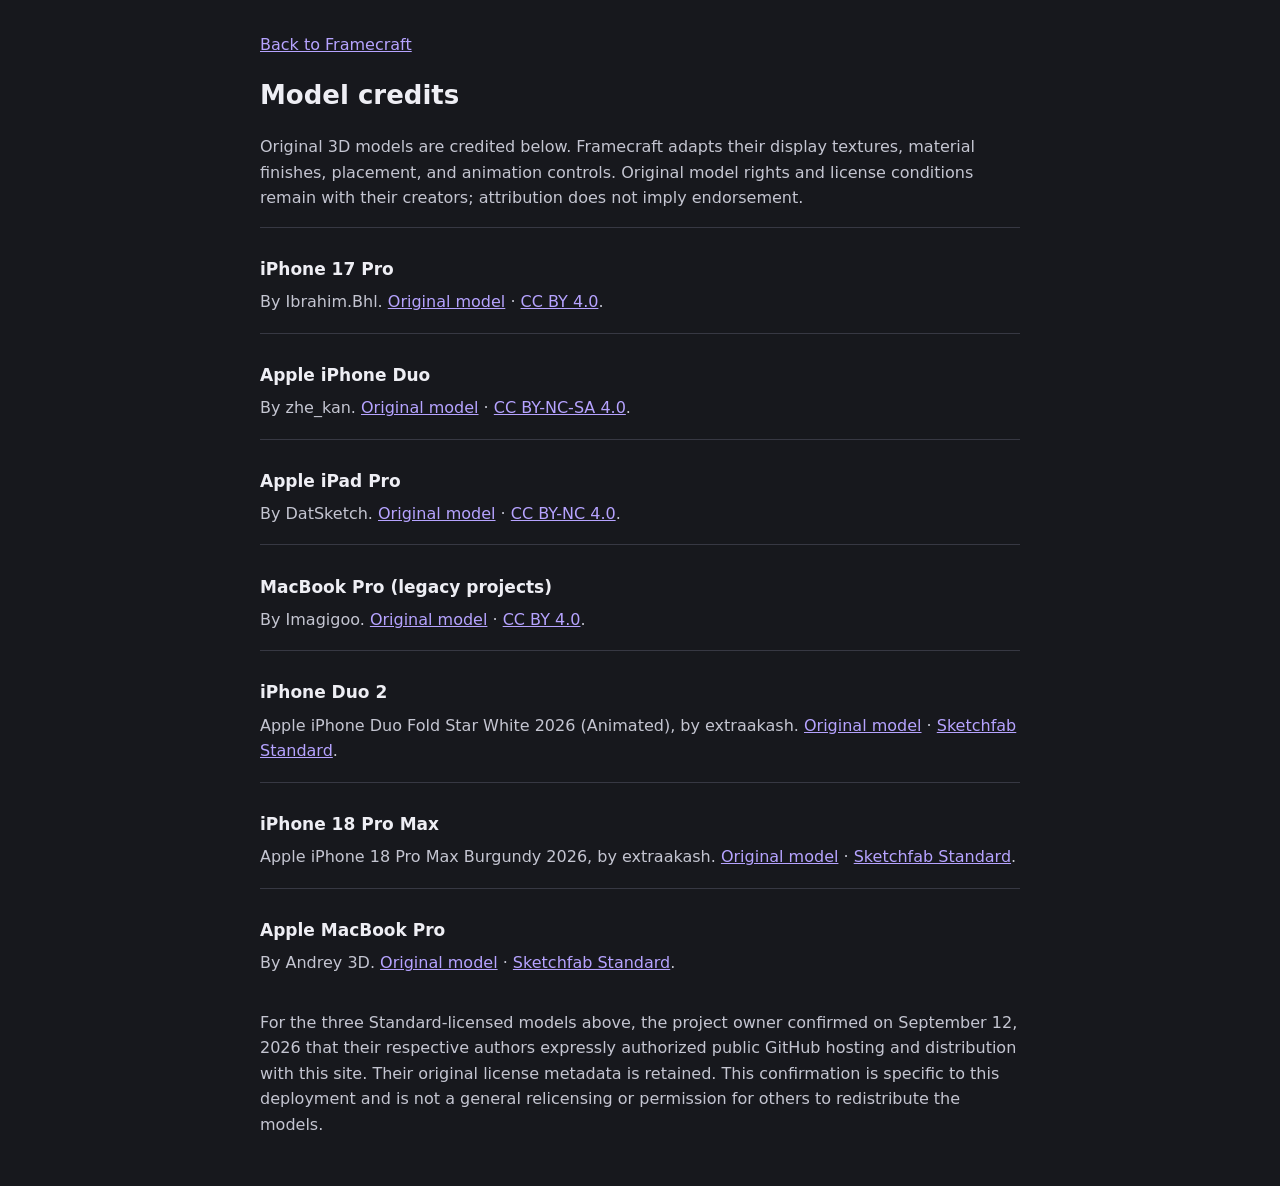
==== device-credits.html @ b68b746a "Add animated Duo and shared project device controls Use one mockup across all shots, preserve shot-l" ====
<!doctype html>
<html lang="en">
<head>
  <meta charset="utf-8">
  <meta name="viewport" content="width=device-width,initial-scale=1">
  <title>Model credits - Framecraft</title>
  <style>
    :root { color-scheme: dark; font-family: system-ui, sans-serif; background: #17181d; color: #eeeef4; }
    body { max-width: 760px; margin: auto; padding: 32px 20px; line-height: 1.6; }
    h1 { font-size: 26px; } h2 { font-size: 17px; margin-bottom: 6px; }
    a { color: #b6a3ff; } a:focus-visible { outline: 2px solid #b6a3ff; outline-offset: 4px; }
    section { padding: 14px 0; border-top: 1px solid #373843; }
    p { color: #c4c5d1; } section p { margin: 4px 0; }
  </style>
</head>
<body>
  <main>
    <a href="./">Back to Framecraft</a>
    <h1>Model credits</h1>
    <p>Original 3D models are credited below. Framecraft adapts their display textures,
      material finishes, placement, and animation controls. Original model rights and
      license conditions remain with their creators; attribution does not imply endorsement.</p>
    <section>
      <h2>iPhone 17 Pro</h2>
      <p>By Ibrahim.Bhl.
        <a href="https://sketchfab.com/3d-models/iphone-17-pro-4aeeeb41f9d14f96bb3f2589edc3edac">Original model</a>
        &middot; <a href="https://creativecommons.org/licenses/by/4.0/">CC BY 4.0</a>.</p>
    </section>
    <section>
      <h2>Apple iPhone Duo</h2>
      <p>By zhe_kan.
        <a href="https://sketchfab.com/3d-models/apple-iphone-duo-f6100910553946159e07518240fca910">Original model</a>
        &middot; <a href="https://creativecommons.org/licenses/by-nc-sa/4.0/">CC BY-NC-SA 4.0</a>.</p>
    </section>
    <section>
      <h2>Apple iPad Pro</h2>
      <p>By DatSketch.
        <a href="https://sketchfab.com/3d-models/apple-ipad-pro-e5ffb3c80b2d4d6690249f8ee2bdafbe">Original model</a>
        &middot; <a href="https://creativecommons.org/licenses/by-nc/4.0/">CC BY-NC 4.0</a>.</p>
    </section>
    <section>
      <h2>MacBook Pro (legacy projects)</h2>
      <p>By Imagigoo.
        <a href="https://sketchfab.com/3d-models/free-mac-book-pro-laptop-344a472d2e3e45f9af68079fc0336d17">Original model</a>
        &middot; <a href="https://creativecommons.org/licenses/by/4.0/">CC BY 4.0</a>.</p>
    </section>
    <section>
      <h2>iPhone Duo 2</h2>
      <p>Apple iPhone Duo Fold Star White 2026 (Animated), by extraakash.
        <a href="https://sketchfab.com/3d-models/apple-iphone-duo-fold-star-white-2026-animated-240492141edd4594ae13082a7fcbbb29">Original model</a>
        &middot; <a href="https://sketchfab.com/licenses">Sketchfab Standard</a>.</p>
    </section>
    <section>
      <h2>iPhone 18 Pro Max</h2>
      <p>Apple iPhone 18 Pro Max Burgundy 2026, by extraakash.
        <a href="https://sketchfab.com/3d-models/apple-iphone-18-pro-max-burgundy-2026-604acc18b5d5455d820a16359b45b003">Original model</a>
        &middot; <a href="https://sketchfab.com/licenses">Sketchfab Standard</a>.</p>
    </section>
    <section>
      <h2>Apple MacBook Pro</h2>
      <p>By Andrey 3D.
        <a href="https://sketchfab.com/3d-models/apple-macbook-pro-eddf60ccdaba497c9e256e64bd0946d9">Original model</a>
        &middot; <a href="https://sketchfab.com/licenses">Sketchfab Standard</a>.</p>
    </section>
    <p>For the three Standard-licensed models above, the project owner confirmed on
      September 12, 2026 that their respective authors expressly authorized public
      GitHub hosting and distribution with this site. Their original license metadata
      is retained. This confirmation is specific to this deployment and is not a
      general relicensing or permission for others to redistribute the models.</p>
  </main>
</body>
</html>
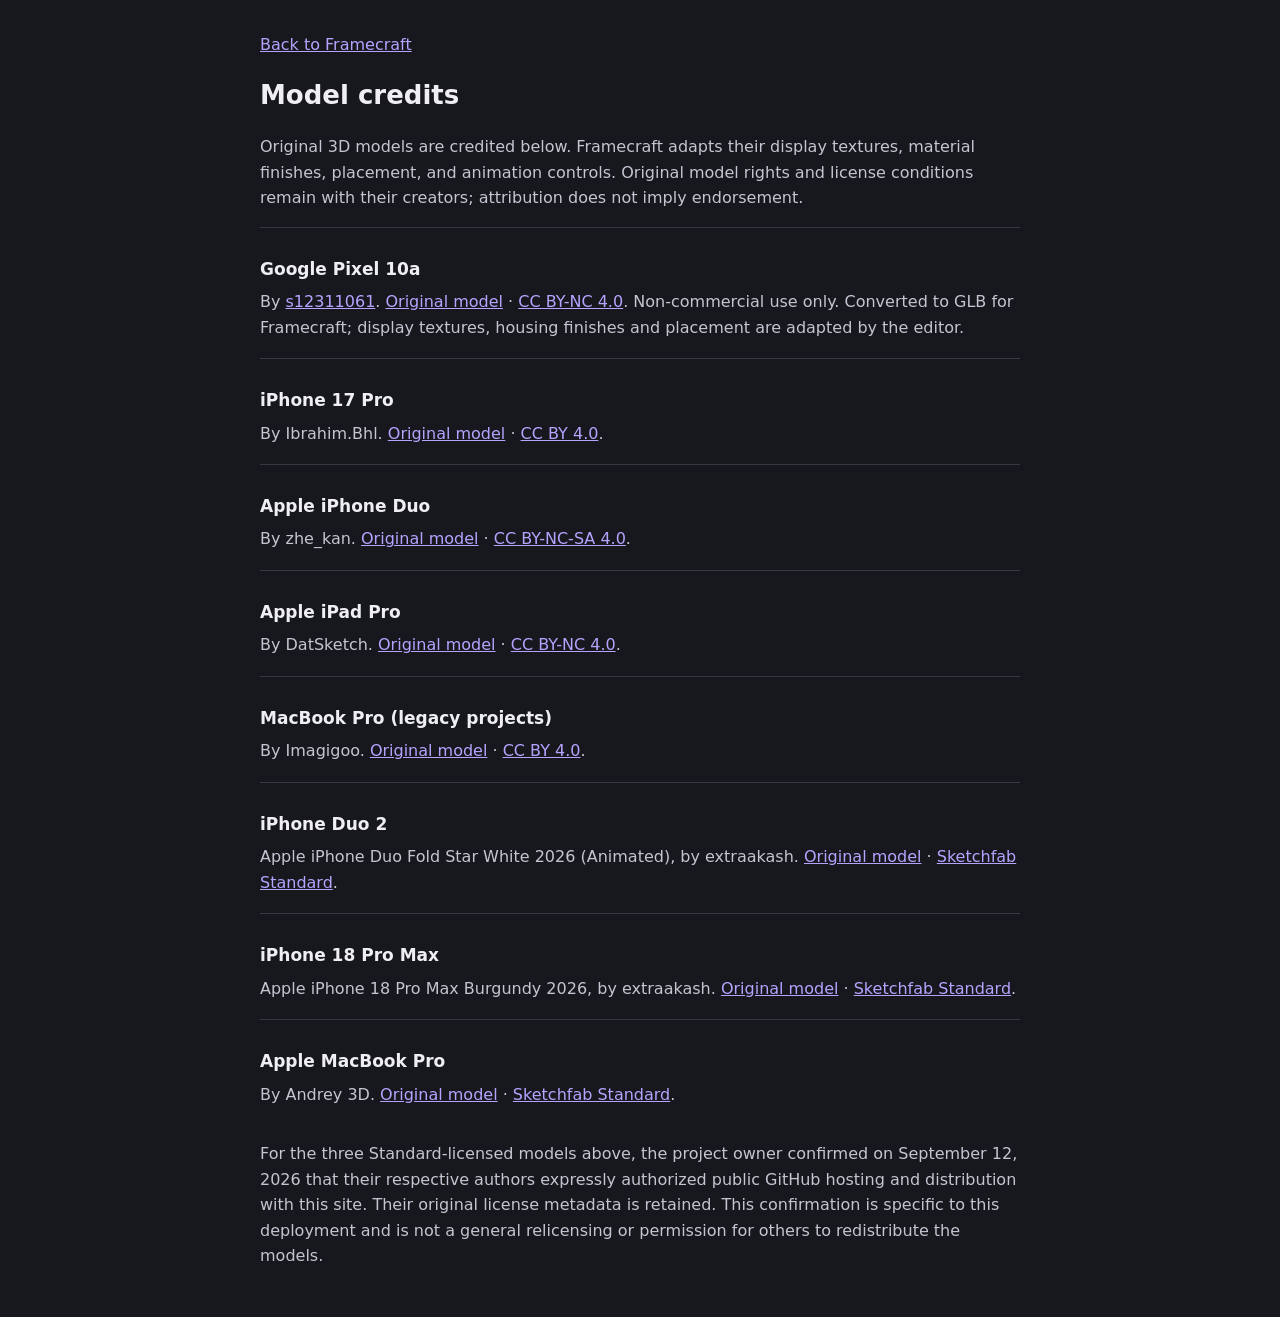
==== commit c1942dab: "Add Google Pixel 10a with editable housing and screen media Publish the Pixel model, attribution and" ====
--- a/device-credits.html
+++ b/device-credits.html
@@ -20,6 +20,14 @@
     <p>Original 3D models are credited below. Framecraft adapts their display textures,
       material finishes, placement, and animation controls. Original model rights and
       license conditions remain with their creators; attribution does not imply endorsement.</p>
+    <section>
+      <h2>Google Pixel 10a</h2>
+      <p>By <a href="https://sketchfab.com/s12311061">s12311061</a>.
+        <a href="https://sketchfab.com/3d-models/google-pixel-10a-da2cfbe0418e4b97abba33e40893f276">Original model</a>
+        &middot; <a href="https://creativecommons.org/licenses/by-nc/4.0/">CC BY-NC 4.0</a>.
+        Non-commercial use only. Converted to GLB for Framecraft; display textures,
+        housing finishes and placement are adapted by the editor.</p>
+    </section>
     <section>
       <h2>iPhone 17 Pro</h2>
       <p>By Ibrahim.Bhl.
